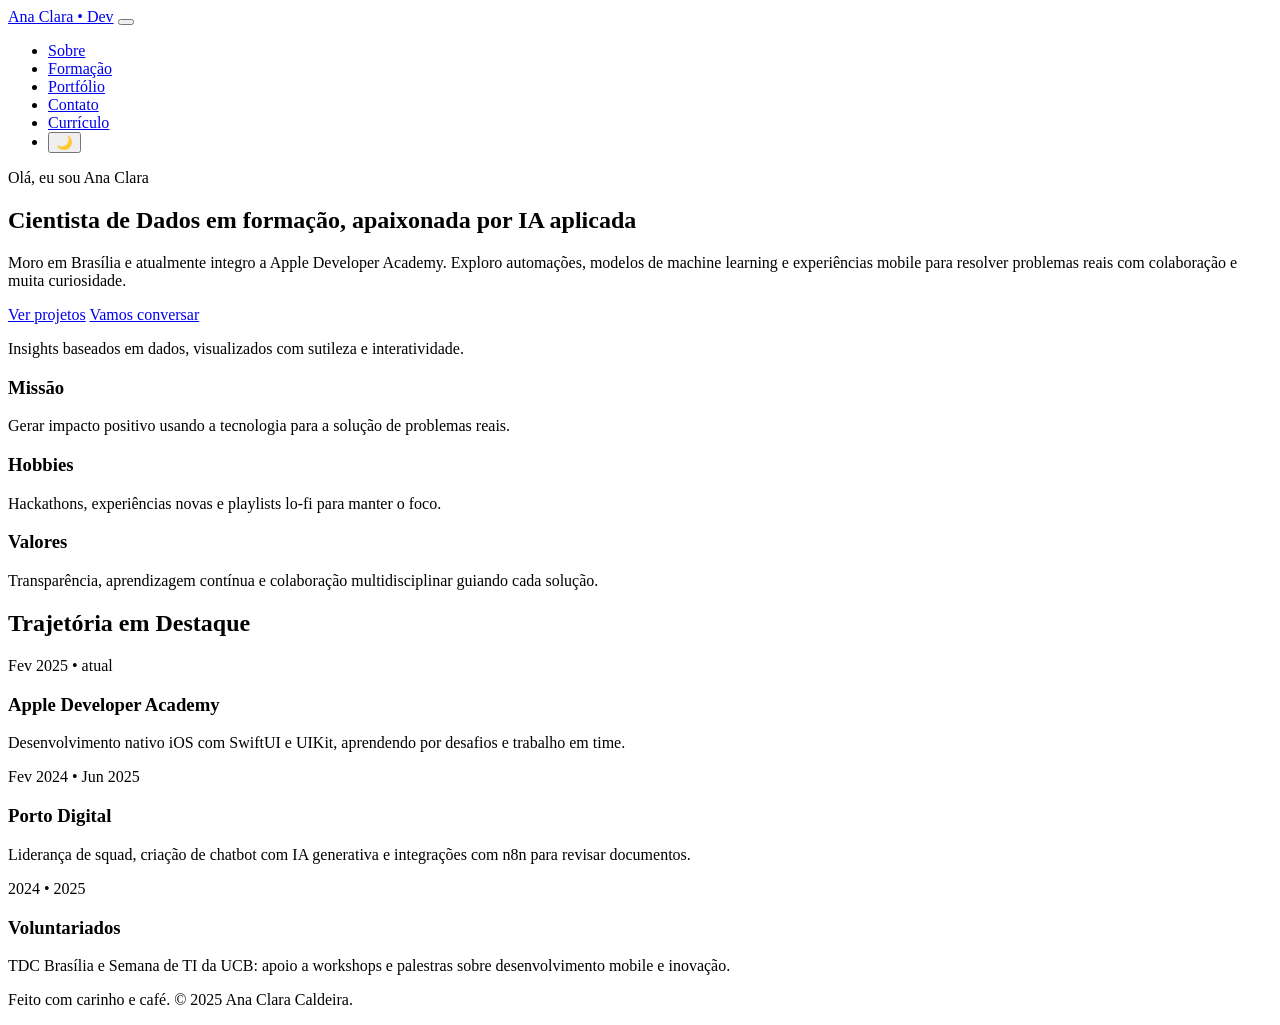
==== index.html @ 8e770e19 "Add files via upload" ====
<!DOCTYPE html>
<html lang="pt-BR">
<head>
    <meta charset="UTF-8">
    <meta name="viewport" content="width=device-width, initial-scale=1.0">
    <title>Sobre mim</title>
    <link rel="preconnect" href="https://fonts.googleapis.com">
    <link rel="preconnect" href="https://fonts.gstatic.com" crossorigin>
    <link href="https://fonts.googleapis.com/css2?family=Space+Grotesk:wght@400;500;600&display=swap" rel="stylesheet">
    <link rel="stylesheet" href="styles/base.css">
    <link rel="stylesheet" href="styles/sobre.css">
</head>
<body class="theme-light">
    <header class="navbar-wrapper">
        <nav class="navbar">
            <a class="brand" href="index.html">Ana Clara • Dev</a>
            <button id="menu-toggle" class="menu-toggle" aria-label="Abrir menu">
                <span></span><span></span><span></span>
            </button>
            <ul id="menu" class="nav-links">
                <li><a class="active" href="index.html">Sobre</a></li>
                <li><a href="Formacao.html">Formação</a></li>
                <li><a href="Portifolio.html">Portfólio</a></li>
                <li><a href="Contato.html">Contato</a></li>
                <li><a href="assets/ResumeAnaClaraCaldeira.pdf" download>Currículo</a></li>
                <li>
                    <button id="theme-toggle" class="theme-toggle" type="button">
                        🌙
                    </button>
                </li>
            </ul>
        </nav>
    </header>

    <main class="page">
        <section class="hero">
            <div class="hero-content">
                <p class="eyebrow animate-pop">Olá, eu sou Ana Clara</p>
                <h1 class="headline animate-pop-delay">Cientista de Dados em formação, apaixonada por IA aplicada</h1>
                <p class="description animate-pop-delay">
                    Moro em Brasília e atualmente integro a Apple Developer Academy. Exploro automações,
                    modelos de machine learning e experiências mobile para resolver problemas reais com 
                    colaboração e muita curiosidade.
                </p>
                <div class="hero-actions animate-pop-delay">
                    <a class="btn primary" href="Portifolio.html">Ver projetos</a>
                    <a class="btn ghost" href="Contato.html">Vamos conversar</a>
                </div>
            </div>
            <div class="hero-visual">
                <div class="orbit">
                    <div class="planet"></div>
                    <div class="satellite"></div>
                </div>
                <p class="caption">Insights baseados em dados, visualizados com sutileza e interatividade.</p>
            </div>
        </section>

        <section class="cards-grid">
            <article class="card shimmer">
                <h3>Missão</h3>
                <p>Gerar impacto positivo usando a tecnologia para a solução de problemas reais.</p>
            </article>
            <article class="card shimmer">
                <h3>Hobbies</h3>
                <p>Hackathons, experiências novas e playlists lo-fi para manter o foco.</p>
            </article>
            <article class="card shimmer">
                <h3>Valores</h3>
                <p>Transparência, aprendizagem contínua e colaboração multidisciplinar guiando cada solução.</p>
            </article>
        </section>

        <section class="timeline">
            <h2>Trajetória em Destaque</h2>
            <div class="timeline-track">
                <div class="timeline-card">
                    <p class="tag">Fev 2025 • atual</p>
                    <h3>Apple Developer Academy</h3>
                    <p>Desenvolvimento nativo iOS com SwiftUI e UIKit, aprendendo por desafios e trabalho em time.</p>
                </div>
                <div class="timeline-card">
                    <p class="tag">Fev 2024 • Jun 2025</p>
                    <h3>Porto Digital</h3>
                    <p>Liderança de squad, criação de chatbot com IA generativa e integrações com n8n para revisar documentos.</p>
                </div>
                <div class="timeline-card">
                    <p class="tag">2024 • 2025</p>
                    <h3>Voluntariados</h3>
                    <p>TDC Brasília e Semana de TI da UCB: apoio a workshops e palestras sobre desenvolvimento mobile e inovação.</p>
                </div>
            </div>
        </section>
    </main>

    <footer class="site-footer">
        <p>Feito com carinho e café. © 2025 Ana Clara Caldeira.</p>
    </footer>

    <script src="js/main.js"></script>
</body>
</html>
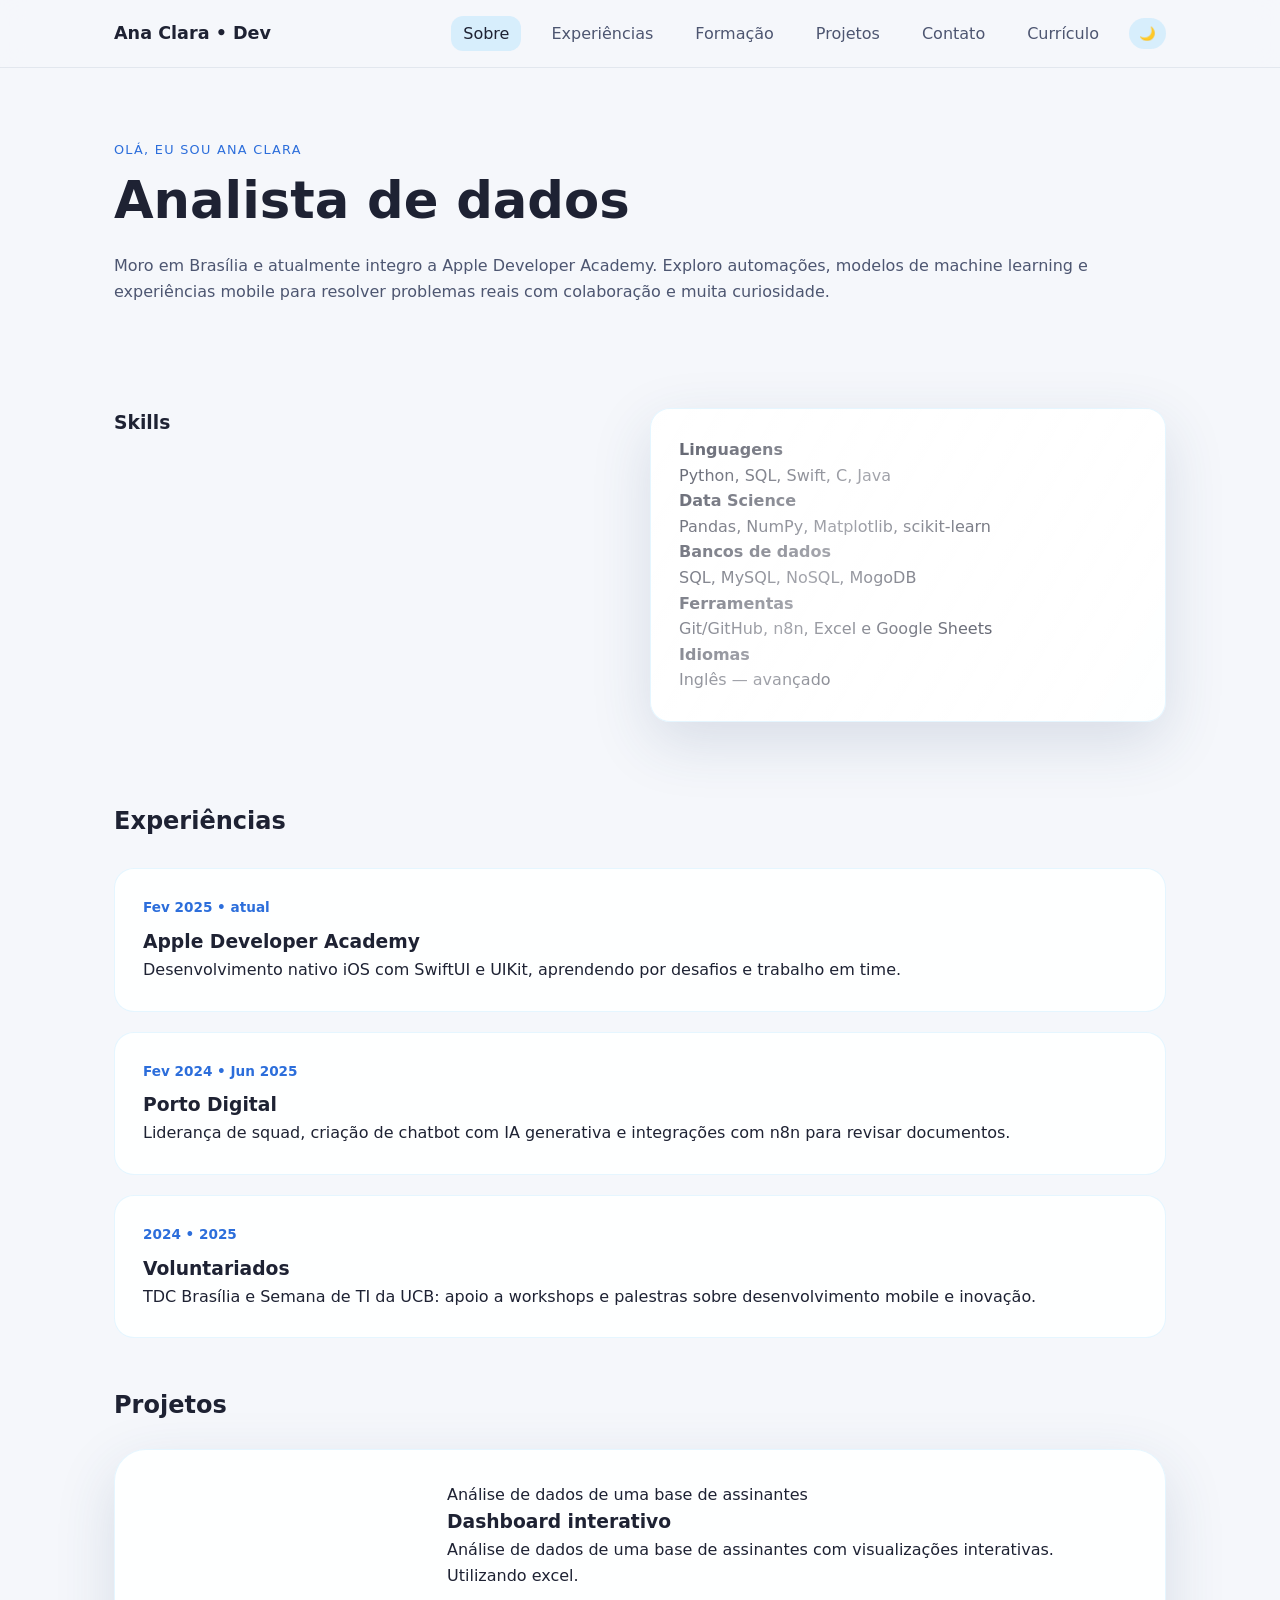
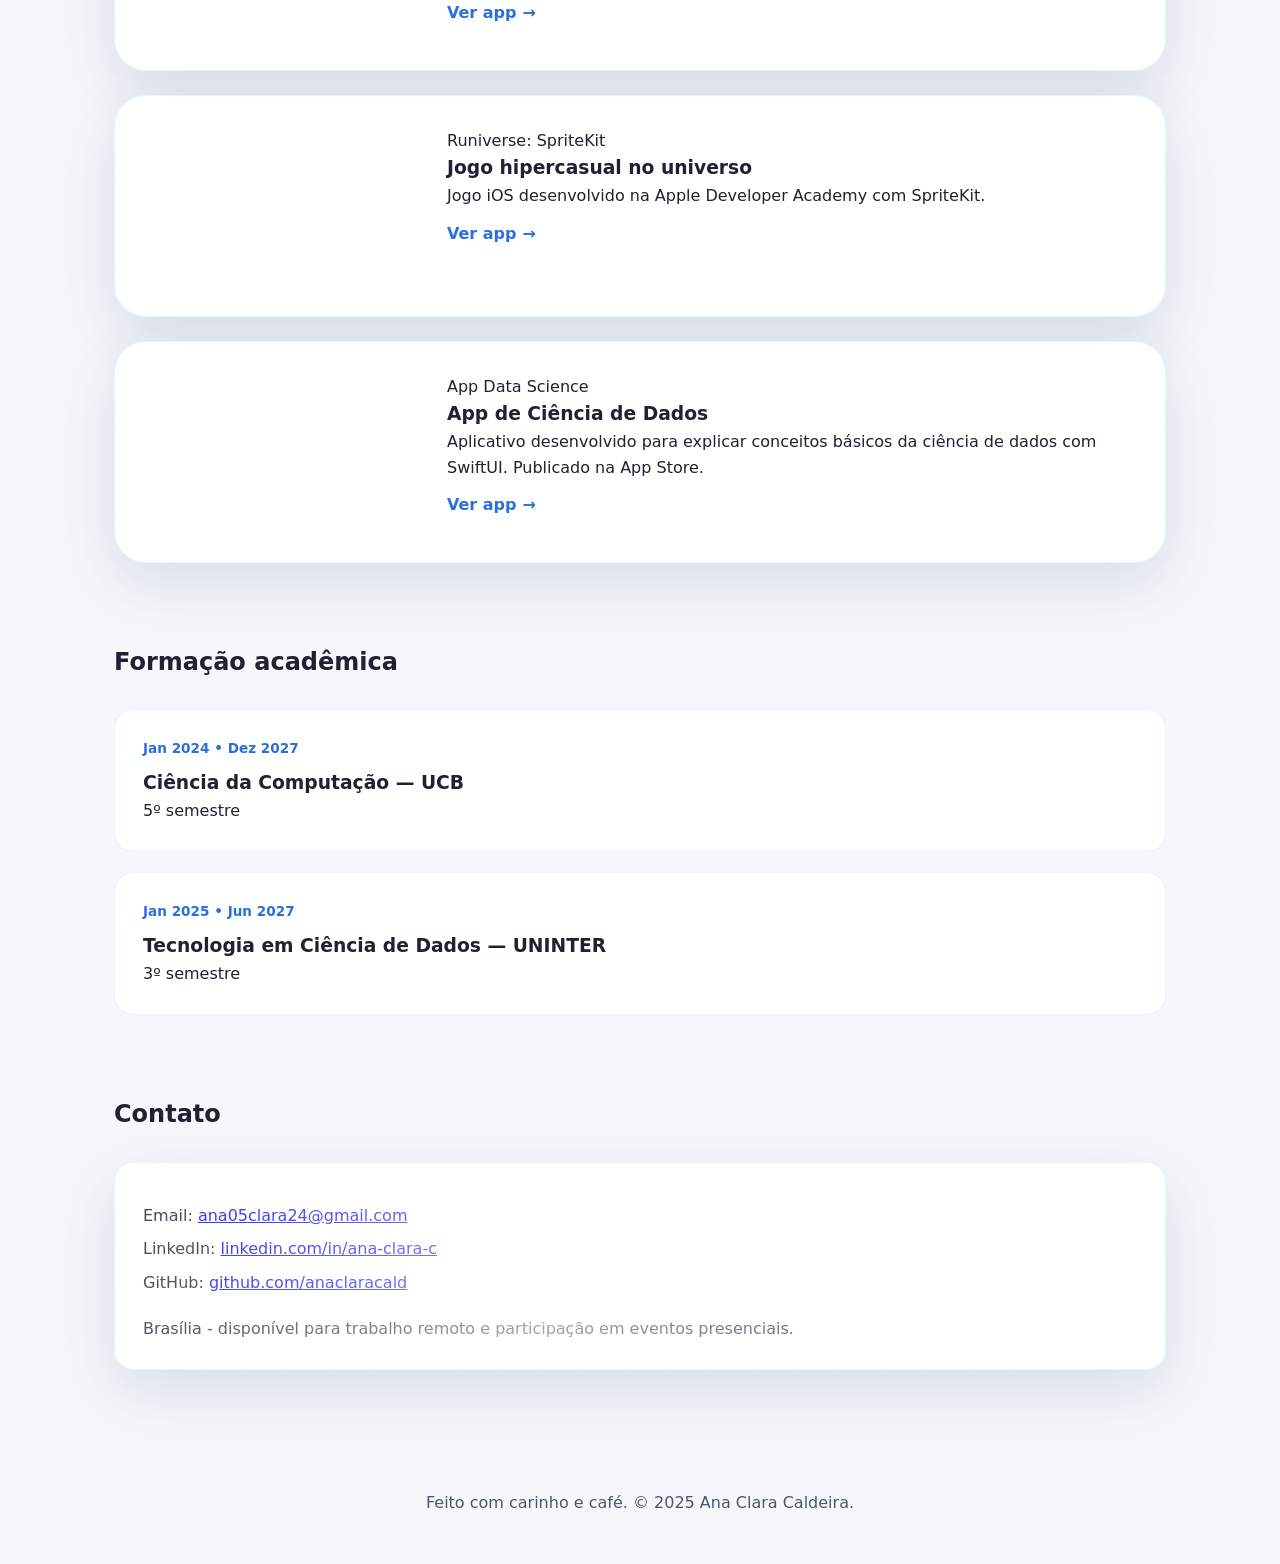
==== commit 3c5bf00e: "Refactor: melhorando organização e atualizando informações" ====
--- a/index.html
+++ b/index.html
@@ -3,7 +3,7 @@
 <head>
     <meta charset="UTF-8">
     <meta name="viewport" content="width=device-width, initial-scale=1.0">
-    <title>Sobre mim</title>
+    <title>Sobre</title>
     <link rel="preconnect" href="https://fonts.googleapis.com">
     <link rel="preconnect" href="https://fonts.gstatic.com" crossorigin>
     <link href="https://fonts.googleapis.com/css2?family=Space+Grotesk:wght@400;500;600&display=swap" rel="stylesheet">
@@ -19,9 +19,10 @@
             </button>
             <ul id="menu" class="nav-links">
                 <li><a class="active" href="index.html">Sobre</a></li>
-                <li><a href="Formacao.html">Formação</a></li>
-                <li><a href="Portifolio.html">Portfólio</a></li>
-                <li><a href="Contato.html">Contato</a></li>
+                <li><a href="#timelineExperiences">Experiências</a></li>
+                <li><a href="#timelineFormation">Formação</a></li>
+                <li><a href="#projects-grid">Projetos</a></li>
+                <li><a href="#contact-info">Contato</a></li>
                 <li><a href="assets/ResumeAnaClaraCaldeira.pdf" download>Currículo</a></li>
                 <li>
                     <button id="theme-toggle" class="theme-toggle" type="button">
@@ -31,48 +32,56 @@
             </ul>
         </nav>
     </header>
-
+    
     <main class="page">
+        
         <section class="hero">
             <div class="hero-content">
                 <p class="eyebrow animate-pop">Olá, eu sou Ana Clara</p>
-                <h1 class="headline animate-pop-delay">Cientista de Dados em formação, apaixonada por IA aplicada</h1>
+                <h1 class="headline animate-pop-delay">Analista de dados</h1>
                 <p class="description animate-pop-delay">
                     Moro em Brasília e atualmente integro a Apple Developer Academy. Exploro automações,
                     modelos de machine learning e experiências mobile para resolver problemas reais com 
                     colaboração e muita curiosidade.
                 </p>
-                <div class="hero-actions animate-pop-delay">
-                    <a class="btn primary" href="Portifolio.html">Ver projetos</a>
-                    <a class="btn ghost" href="Contato.html">Vamos conversar</a>
-                </div>
-            </div>
-            <div class="hero-visual">
-                <div class="orbit">
-                    <div class="planet"></div>
-                    <div class="satellite"></div>
-                </div>
-                <p class="caption">Insights baseados em dados, visualizados com sutileza e interatividade.</p>
             </div>
         </section>
 
         <section class="cards-grid">
+            <h3>Skills</h3>
             <article class="card shimmer">
-                <h3>Missão</h3>
-                <p>Gerar impacto positivo usando a tecnologia para a solução de problemas reais.</p>
+                
+                
+                <div class="skills-group">
+                    <h4>Linguagens</h4>
+                    <p>Python, SQL, Swift, C, Java</p>
+                </div>
+                
+                <div class="skills-group">
+                    <h4>Data Science</h4>
+                    <p>Pandas, NumPy, Matplotlib, scikit-learn</p>
+                </div>
+                
+                <div class="skills-group">
+                    <h4>Bancos de dados</h4>
+                    <p>SQL, MySQL, NoSQL, MogoDB</p>
+                </div>
+                
+                <div class="skills-group">
+                    <h4>Ferramentas</h4>
+                    <p>Git/GitHub, n8n, Excel e Google Sheets</p>
+                </div>
+                
+                <div>
+                    <h4>Idiomas</h4>
+                    <p>Inglês — avançado</p>
+                </div>
             </article>
-            <article class="card shimmer">
-                <h3>Hobbies</h3>
-                <p>Hackathons, experiências novas e playlists lo-fi para manter o foco.</p>
-            </article>
-            <article class="card shimmer">
-                <h3>Valores</h3>
-                <p>Transparência, aprendizagem contínua e colaboração multidisciplinar guiando cada solução.</p>
-            </article>
+            
         </section>
-
-        <section class="timeline">
-            <h2>Trajetória em Destaque</h2>
+        
+        <section class="timeline" id="timelineExperiences">
+            <h2>Experiências</h2>
             <div class="timeline-track">
                 <div class="timeline-card">
                     <p class="tag">Fev 2025 • atual</p>
@@ -91,12 +100,72 @@
                 </div>
             </div>
         </section>
+        <section class="projects-grid" id="projects-grid">
+            <h2>Projetos </h2>
+            <article class="project-card">
+                <div class="project-thumb project-mobile"></div>
+                <div class="project-body">
+                    <p class="tag">Análise de dados de uma base de assinantes</p>
+                    <h3>Dashboard interativo</h3>
+                    <p>Análise de dados de uma base de assinantes com visualizações interativas. Utilizando excel.</p>
+                    <a class="link-arrow" href="https://github.com/anaclaracald/AnaliseBaseAssinaturas" target="_blank" rel="noreferrer" aria-label="Abrir jogo Runiverse">Ver app</a>
+                </div>
+            </article>
+            <article class="project-card">
+                <div class="project-thumb project-mobile"></div>
+                <div class="project-body">
+                    <p class="tag">Runiverse: SpriteKit</p>
+                    <h3>Jogo hipercasual no universo</h3>
+                    <p>Jogo iOS desenvolvido na Apple Developer Academy com SpriteKit.</p>
+                    <a class="link-arrow" href="https://apps.apple.com/br/app/runiverse-save-the-universe/id6752032792" target="_blank" rel="noreferrer" aria-label="Abrir jogo Runiverse">Ver app</a>
+                </div>
+            </article>
+            <article class="project-card">
+                <div class="project-thumb project-mobile"></div>
+                <div class="project-body">
+                    <p class="tag">App Data Science</p>
+                    <h3>App de Ciência de Dados</h3>
+                    <p>Aplicativo desenvolvido para explicar conceitos básicos da ciência de dados com SwiftUI. Publicado na App Store.</p>
+                    <a class="link-arrow" href="https://apps.apple.com/br/app/data-science/id6757720915
+                    Data Science" target="_blank" rel="noreferrer" aria-label="Abrir jogo Runiverse">Ver app</a>
+                </div>
+            </article>
+        </section>
+        <section class="timeline" id="timelineFormation">
+            <h2>Formação acadêmica</h2>
+            <div class="timeline-track">
+                <div class="timeline-card">
+                    <p class="tag">Jan 2024 • Dez 2027</p>
+                    <h3>Ciência da Computação — UCB</h3>
+                    <p>5º semestre </p>
+                </div>
+                <div class="timeline-card">
+                    <p class="tag">Jan 2025 • Jun 2027</p>
+                    <h3>Tecnologia em Ciência de Dados — UNINTER</h3>
+                    <p>3º semestre </p>
+                </div>
+            </div>
+            
+        </section>
+        
+        <section class="timeline">
+            <h2>Contato</h2>
+            <div class="contact-info card shimmer timeline-track" id="contact-info">
+                <ul class="list">
+                    <li>Email: <a href="mailto:ana05clara24@gmail.com">ana05clara24@gmail.com</a></li>
+                    <li>LinkedIn: <a href="https://www.linkedin.com/in/ana-clara-c-862114249/" target="_blank" rel="noreferrer">linkedin.com/in/ana-clara-c</a></li>
+                    <li>GitHub: <a href="https://github.com/anaclaracald" target="_blank" rel="noreferrer">github.com/anaclaracald</a></li>
+                </ul>
+                <p>Brasília - disponível para trabalho remoto e participação em eventos presenciais.</p>
+            </div>
+        </section>
+        
     </main>
-
+    
     <footer class="site-footer">
         <p>Feito com carinho e café. © 2025 Ana Clara Caldeira.</p>
     </footer>
-
+    
     <script src="js/main.js"></script>
 </body>
 </html>
--- a/styles/base.css
+++ b/styles/base.css
@@ -0,0 +1,480 @@
+* {
+    box-sizing: border-box;
+    margin: 0;
+    padding: 0;
+}
+
+:root {
+    --blue-light: #7dd1ff;
+    --blue-dark: #2c6edb;
+    --gray-100: #f5f7fb;
+    --gray-200: #e0e6f1;
+    --text: #1e2233;
+    --muted: #4d5671;
+    --surface: rgba(255, 255, 255, 0.9);
+    --surface-strong: #ffffff;
+    --border: rgba(125, 209, 255, 0.2);
+    --shadow-soft: 0 20px 60px rgba(45, 72, 111, 0.15);
+    --radius-lg: 32px;
+    --radius-md: 20px;
+    --radius-sm: 12px;
+    --transition: 0.3s ease;
+}
+
+body.theme-dark {
+    --text: #ebf0ff;
+    --muted: #c5cee9;
+    --surface: rgba(21, 26, 41, 0.9);
+    --surface-strong: #121627;
+    --border: rgba(255, 255, 255, 0.08);
+    --shadow-soft: 0 20px 60px rgba(0, 0, 0, 0.35);
+    --gray-100: #0e111b;
+}
+
+body {
+    font-family: 'Space Grotesk', system-ui, -apple-system, BlinkMacSystemFont, sans-serif;
+    background: var(--gray-100);
+    color: var(--text);
+    line-height: 1.6;
+    min-height: 100vh;
+}
+
+.navbar-wrapper {
+    position: sticky;
+    top: 0;
+    z-index: 10;
+    background: rgba(245, 247, 251, 0.9);
+    backdrop-filter: blur(12px);
+    border-bottom: 1px solid rgba(124, 139, 170, 0.15);
+}
+
+body.theme-dark .navbar-wrapper {
+    background: rgba(14, 17, 27, 0.9);
+    border-color: var(--border);
+}
+
+.navbar {
+    max-width: 1100px;
+    margin: 0 auto;
+    padding: 18px 24px;
+    display: flex;
+    align-items: center;
+    justify-content: space-between;
+}
+
+.brand {
+    text-decoration: none;
+    font-weight: 600;
+    font-size: 1.1rem;
+    color: var(--text);
+}
+
+.nav-links {
+    list-style: none;
+    display: flex;
+    align-items: center;
+    gap: 18px;
+}
+
+.nav-links a {
+    text-decoration: none;
+    color: var(--muted);
+    font-weight: 500;
+    padding: 8px 12px;
+    border-radius: var(--radius-sm);
+    transition: var(--transition);
+}
+
+.nav-links a:hover,
+.nav-links a.active {
+    color: var(--text);
+    background: rgba(125, 209, 255, 0.25);
+}
+
+body.theme-dark .nav-links a:hover,
+body.theme-dark .nav-links a.active {
+    background: rgba(125, 209, 255, 0.18);
+}
+
+.theme-toggle,
+.menu-toggle {
+    border: none;
+    background: rgba(125, 209, 255, 0.25);
+    padding: 8px 10px;
+    border-radius: 999px;
+    cursor: pointer;
+    transition: var(--transition);
+}
+
+.theme-toggle:hover,
+.menu-toggle:hover {
+    background: rgba(44, 110, 219, 0.2);
+}
+
+.menu-toggle {
+    display: none;
+    flex-direction: column;
+    gap: 4px;
+}
+
+.menu-toggle span {
+    width: 22px;
+    height: 2px;
+    display: block;
+    background: var(--text);
+}
+
+.page {
+    max-width: 1100px;
+    margin: 0 auto;
+    padding: 72px 24px;
+}
+
+.hero {
+    display: grid;
+    grid-template-columns: repeat(auto-fit, minmax(280px, 1fr));
+    gap: 40px;
+    align-items: center;
+}
+
+.eyebrow {
+    text-transform: uppercase;
+    letter-spacing: 0.1em;
+    font-size: 0.8rem;
+    color: var(--blue-dark);
+    margin-bottom: 12px;
+}
+
+.headline {
+    font-size: clamp(2rem, 4vw, 3.5rem);
+    line-height: 1.1;
+    margin-bottom: 24px;
+}
+
+.description {
+    color: var(--muted);
+    margin-bottom: 32px;
+}
+
+.hero-actions {
+    display: flex;
+    gap: 16px;
+    flex-wrap: wrap;
+}
+
+.section-intro {
+    display: grid;
+    gap: 10px;
+    max-width: 780px;
+}
+
+.section-intro h1 {
+    font-size: clamp(1.8rem, 3vw, 2.6rem);
+}
+
+.section-intro p {
+    color: var(--muted);
+}
+
+.btn {
+    border: none;
+    padding: 14px 28px;
+    border-radius: 999px;
+    font-weight: 600;
+    cursor: pointer;
+    text-decoration: none;
+    display: inline-flex;
+    align-items: center;
+    justify-content: center;
+    transition: var(--transition);
+}
+
+.btn.primary {
+    background: linear-gradient(120deg, var(--blue-light), var(--blue-dark));
+    color: #0a0d18;
+    box-shadow: var(--shadow-soft);
+}
+
+.btn.primary:hover {
+    transform: translateY(-3px);
+    box-shadow: 0 25px 60px rgba(44, 110, 219, 0.35);
+}
+
+.btn.ghost {
+    background: transparent;
+    border: 1px solid rgba(44, 110, 219, 0.3);
+    color: var(--text);
+}
+
+.btn.ghost:hover {
+    border-color: var(--blue-dark);
+    color: var(--blue-dark);
+}
+
+.cards-grid {
+    margin-top: 72px;
+    display: grid;
+    grid-template-columns: repeat(auto-fit, minmax(220px, 1fr));
+    gap: 20px;
+}
+
+.cards-grid.three-columns {
+    grid-template-columns: repeat(auto-fit, minmax(240px, 1fr));
+}
+
+.card {
+    background: var(--surface);
+    border-radius: var(--radius-md);
+    padding: 28px;
+    box-shadow: var(--shadow-soft);
+    border: 1px solid var(--border);
+}
+
+.shimmer {
+    position: relative;
+    overflow: hidden;
+}
+
+.shimmer::after {
+    content: "";
+    position: absolute;
+    inset: -100% 0 0 0;
+    background: linear-gradient(120deg, transparent, rgba(255, 255, 255, 0.6), transparent);
+    animation: shimmer 6s infinite;
+}
+
+.timeline {
+    margin-top: 80px;
+}
+
+.timeline-track {
+    display: grid;
+    gap: 20px;
+    margin-top: 28px;
+}
+
+.timeline-card {
+    padding: 28px;
+    border-radius: var(--radius-md);
+    border: 1px solid var(--border);
+    background: var(--surface);
+}
+
+.timeline-card .tag {
+    font-size: 0.85rem;
+    color: var(--blue-dark);
+    margin-bottom: 8px;
+    font-weight: 600;
+}
+
+.projects-grid {
+    display: grid;
+    gap: 24px;
+    margin-top: 48px;
+}
+
+.project-card {
+    background: var(--surface);
+    border-radius: var(--radius-lg);
+    overflow: hidden;
+    box-shadow: var(--shadow-soft);
+    display: grid;
+    grid-template-columns: minmax(240px, 300px) 1fr;
+    border: 1px solid var(--border);
+}
+
+.project-thumb {
+    min-height: 220px;
+}
+
+.project-body {
+    padding: 32px;
+}
+
+.link-arrow {
+    display: inline-flex;
+    align-items: center;
+    gap: 6px;
+    text-decoration: none;
+    color: var(--blue-dark);
+    font-weight: 600;
+    margin-top: 12px;
+}
+
+.link-arrow::after {
+    content: "→";
+    transition: var(--transition);
+}
+
+.link-arrow:hover::after {
+    transform: translateX(4px);
+}
+
+.highlight {
+    margin-top: 80px;
+    padding: 40px;
+    border-radius: var(--radius-lg);
+    background: linear-gradient(120deg, rgba(125, 209, 255, 0.3), rgba(224, 231, 241, 0.6));
+    display: flex;
+    gap: 30px;
+    align-items: center;
+    justify-content: space-between;
+    flex-wrap: wrap;
+}
+
+body.theme-dark .highlight {
+    background: linear-gradient(120deg, rgba(44, 110, 219, 0.32), rgba(14, 17, 27, 0.75));
+}
+
+.contact-wrapper {
+    margin-top: 40px;
+    display: grid;
+    grid-template-columns: repeat(auto-fit, minmax(280px, 1fr));
+    gap: 24px;
+}
+
+.contact-form {
+    background: var(--surface);
+    border-radius: var(--radius-md);
+    padding: 32px;
+    box-shadow: var(--shadow-soft);
+    display: flex;
+    flex-direction: column;
+    gap: 12px;
+    border: 1px solid var(--border);
+}
+
+.contact-form label {
+    font-weight: 600;
+    color: var(--muted);
+}
+
+.contact-form input,
+.contact-form textarea {
+    border: 1px solid var(--border);
+    border-radius: var(--radius-sm);
+    padding: 12px 16px;
+    background: var(--surface-strong);
+    font-family: inherit;
+    font-size: 1rem;
+    color: var(--text);
+}
+
+.contact-form input:focus,
+.contact-form textarea:focus {
+    outline: 2px solid rgba(44, 110, 219, 0.4);
+}
+
+.form-feedback {
+    font-weight: 500;
+    min-height: 24px;
+}
+
+.form-feedback.success {
+    color: #1f9d63;
+}
+
+.form-feedback.error {
+    color: #d64545;
+}
+
+.form-feedback.info {
+    color: var(--blue-dark);
+}
+
+.contact-form button:disabled {
+    opacity: 0.7;
+    cursor: not-allowed;
+}
+
+.site-footer {
+    padding: 48px 24px;
+    text-align: center;
+    color: var(--muted);
+}
+
+.list {
+    list-style: none;
+    margin-top: 12px;
+    display: grid;
+    gap: 8px;
+}
+
+.animate-pop {
+    animation: pop 0.6s ease forwards;
+}
+
+.animate-pop-delay {
+    opacity: 0;
+    animation: pop 0.8s ease forwards;
+    animation-delay: 0.1s;
+}
+
+@keyframes pop {
+    0% {
+        opacity: 0;
+        transform: translateY(15px) scale(0.98);
+    }
+    100% {
+        opacity: 1;
+        transform: translateY(0) scale(1);
+    }
+}
+
+@keyframes shimmer {
+    0% {
+        transform: translateX(-100%);
+    }
+    100% {
+        transform: translateX(200%);
+    }
+}
+
+@keyframes spin {
+    to {
+        transform: rotate(360deg);
+    }
+}
+
+@keyframes float {
+    0%,
+    100% {
+        transform: translateY(0);
+    }
+    50% {
+        transform: translateY(12px);
+    }
+}
+
+.menu-open #menu {
+    display: flex;
+}
+
+@media (max-width: 720px) {
+    .menu-toggle {
+        display: flex;
+    }
+
+    .nav-links {
+        position: absolute;
+        top: 72px;
+        right: 24px;
+        flex-direction: column;
+        background: var(--surface);
+        padding: 20px;
+        border-radius: var(--radius-md);
+        box-shadow: var(--shadow-soft);
+        display: none;
+        border: 1px solid var(--border);
+    }
+
+    .project-card {
+        grid-template-columns: 1fr;
+    }
+
+    .highlight {
+        flex-direction: column;
+        text-align: center;
+    }
+}
+
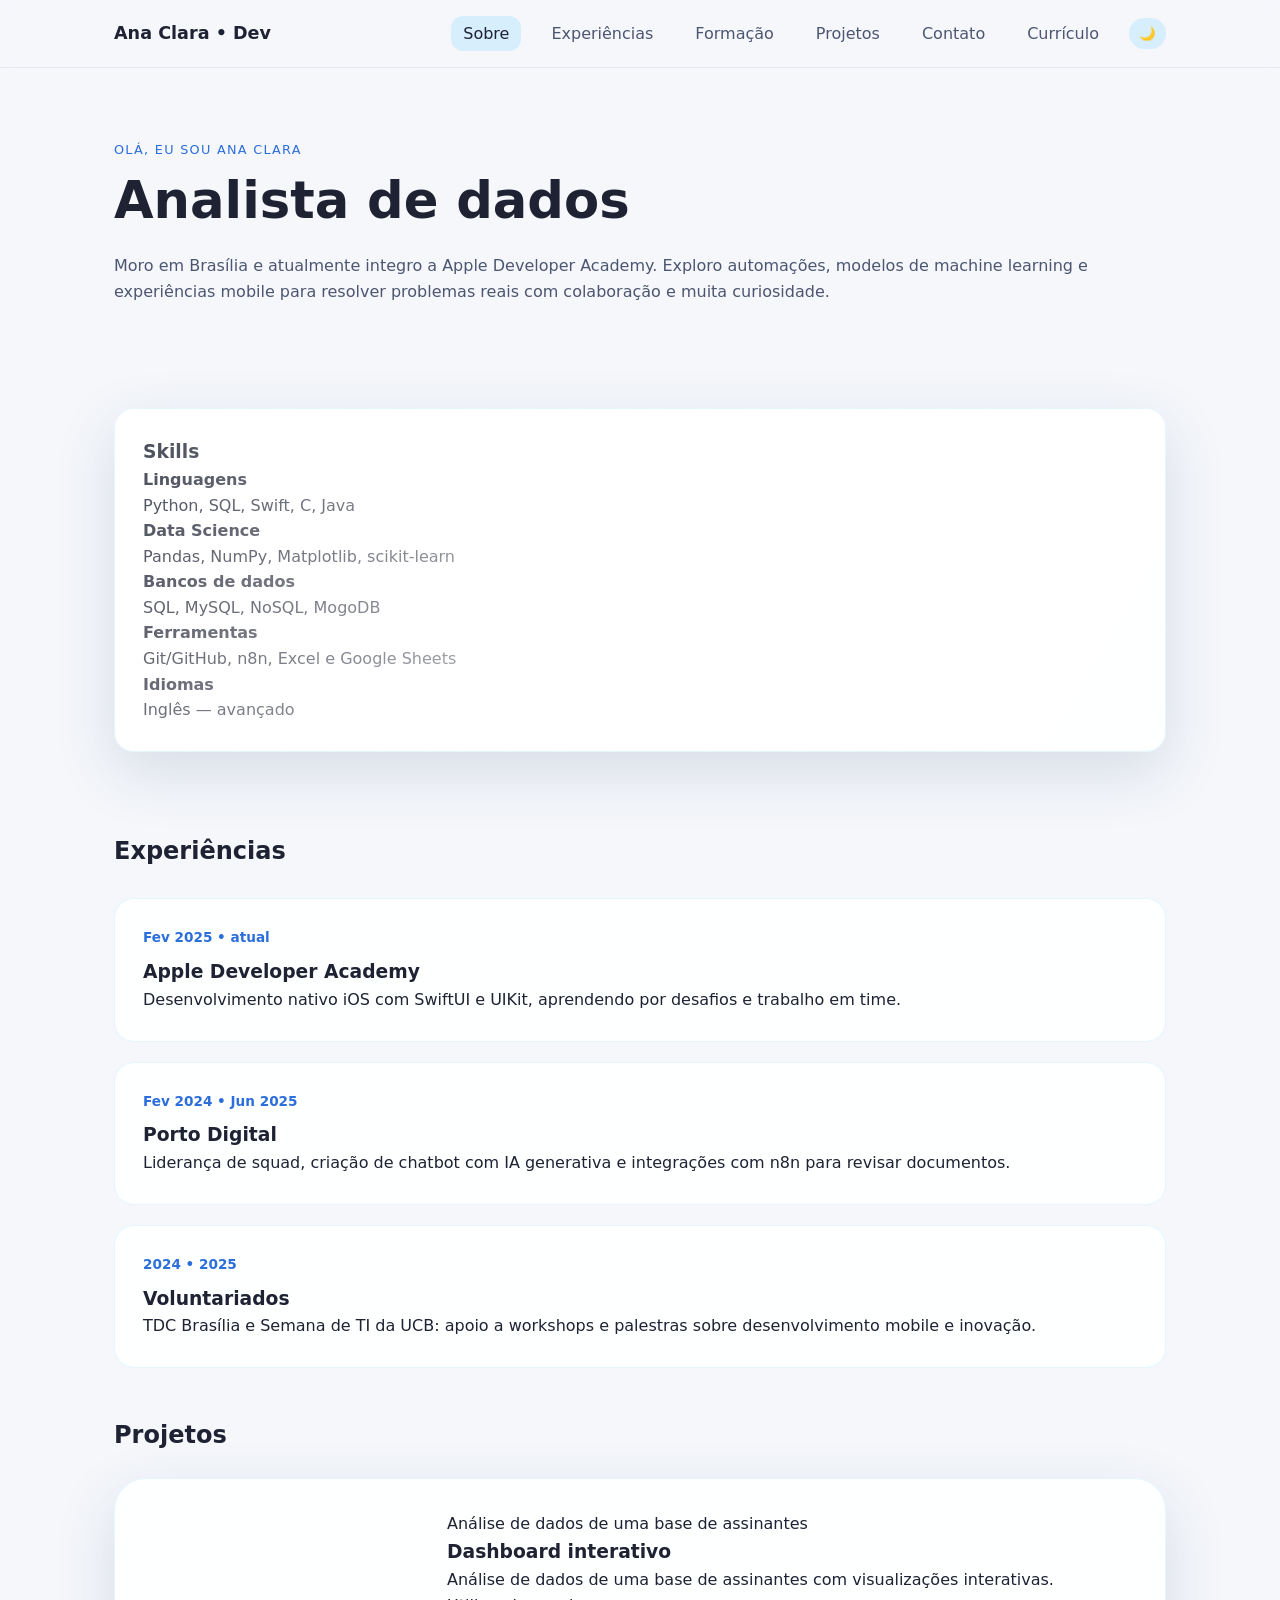
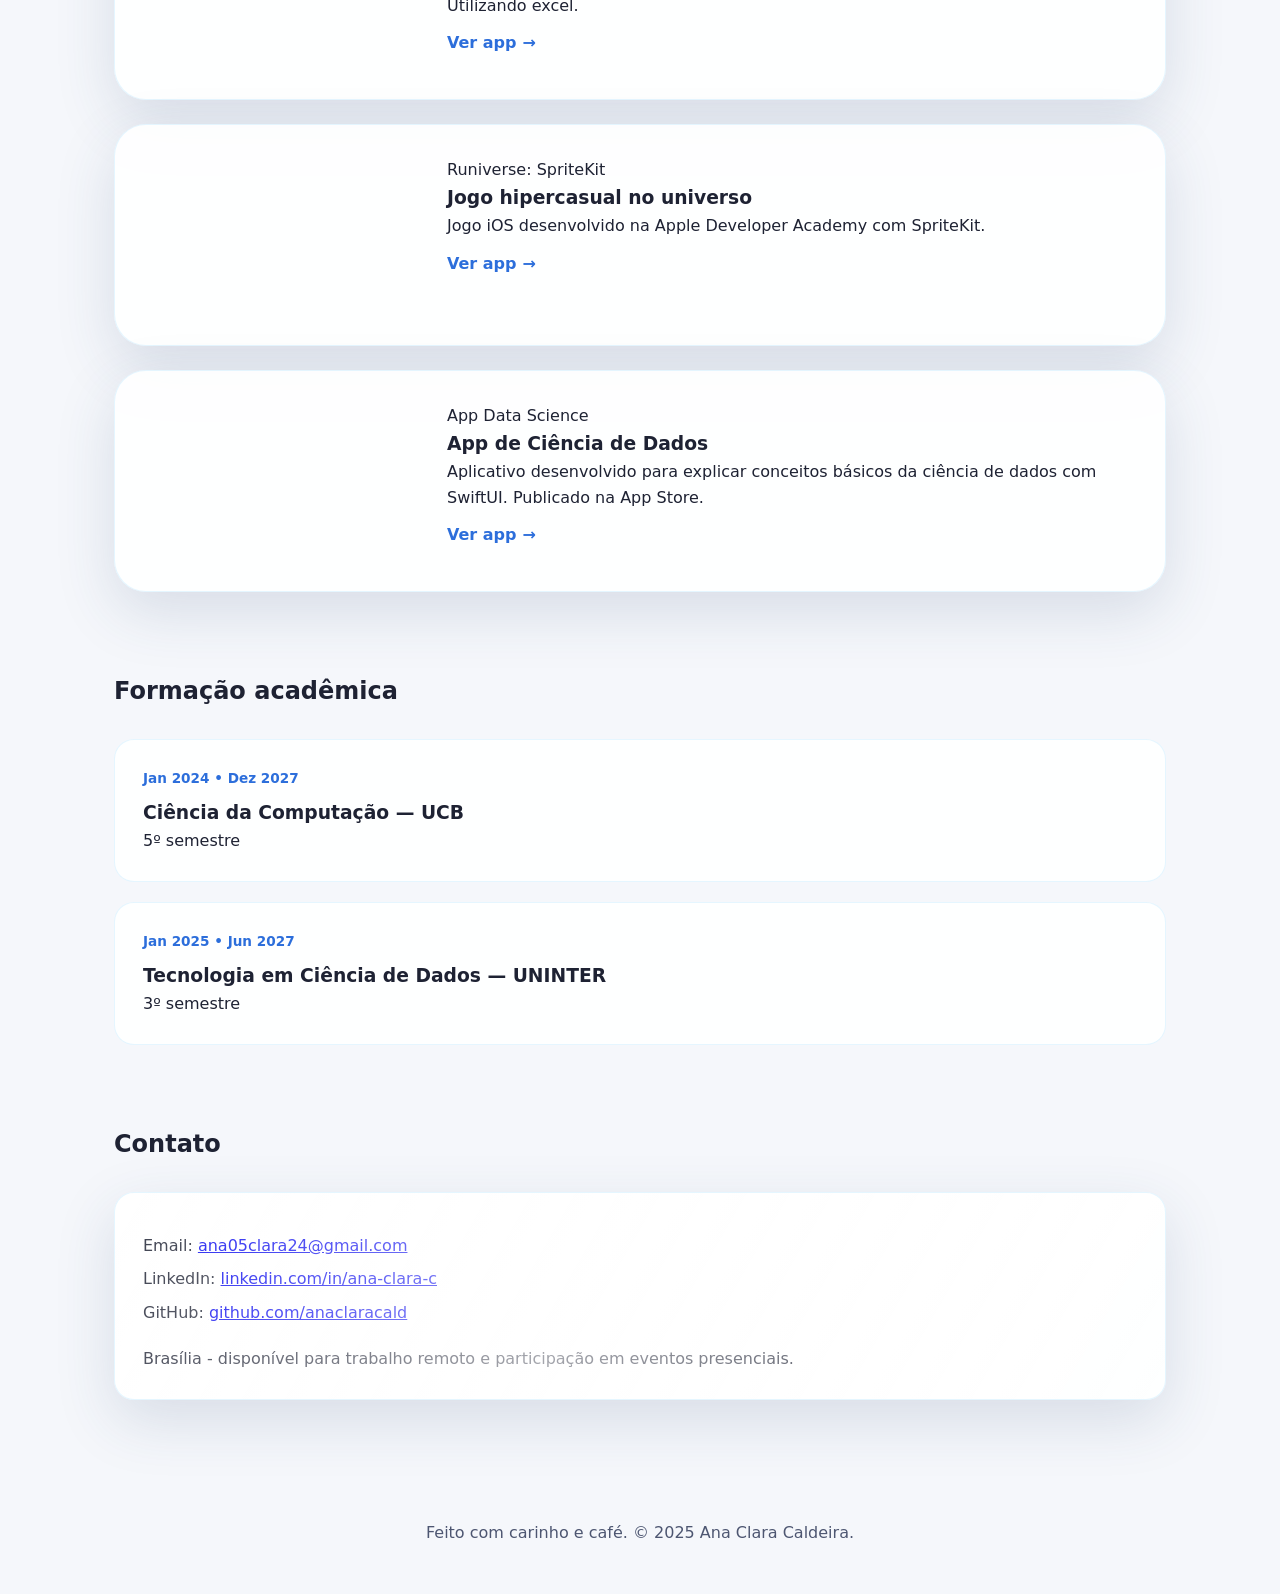
==== commit 57f09825: "refactor: skills" ====
--- a/index.html
+++ b/index.html
@@ -46,38 +46,40 @@
                 </p>
             </div>
         </section>
-
+        
         <section class="cards-grid">
-            <h3>Skills</h3>
-            <article class="card shimmer">
+            <article class="card shimmer skills-card">
+                <h3 class="skills-title">Skills</h3>
                 
-                
-                <div class="skills-group">
-                    <h4>Linguagens</h4>
-                    <p>Python, SQL, Swift, C, Java</p>
-                </div>
-                
-                <div class="skills-group">
-                    <h4>Data Science</h4>
-                    <p>Pandas, NumPy, Matplotlib, scikit-learn</p>
-                </div>
-                
-                <div class="skills-group">
-                    <h4>Bancos de dados</h4>
-                    <p>SQL, MySQL, NoSQL, MogoDB</p>
-                </div>
-                
-                <div class="skills-group">
-                    <h4>Ferramentas</h4>
-                    <p>Git/GitHub, n8n, Excel e Google Sheets</p>
-                </div>
-                
-                <div>
-                    <h4>Idiomas</h4>
-                    <p>Inglês — avançado</p>
+                <div class="skills-container">
+                    
+                    <div class="skills-group">
+                        <h4>Linguagens</h4>
+                        <p>Python, SQL, Swift, C, Java</p>
+                    </div>
+                    
+                    <div class="skills-group">
+                        <h4>Data Science</h4>
+                        <p>Pandas, NumPy, Matplotlib, scikit-learn</p>
+                    </div>
+                    
+                    <div class="skills-group">
+                        <h4>Bancos de dados</h4>
+                        <p>SQL, MySQL, NoSQL, MogoDB</p>
+                    </div>
+                    
+                    <div class="skills-group">
+                        <h4>Ferramentas</h4>
+                        <p>Git/GitHub, n8n, Excel e Google Sheets</p>
+                    </div>
+                    
+                    <div class="skills-group">
+                        <h4>Idiomas</h4>
+                        <p>Inglês — avançado</p>
+                    </div>
+                    
                 </div>
             </article>
-            
         </section>
         
         <section class="timeline" id="timelineExperiences">
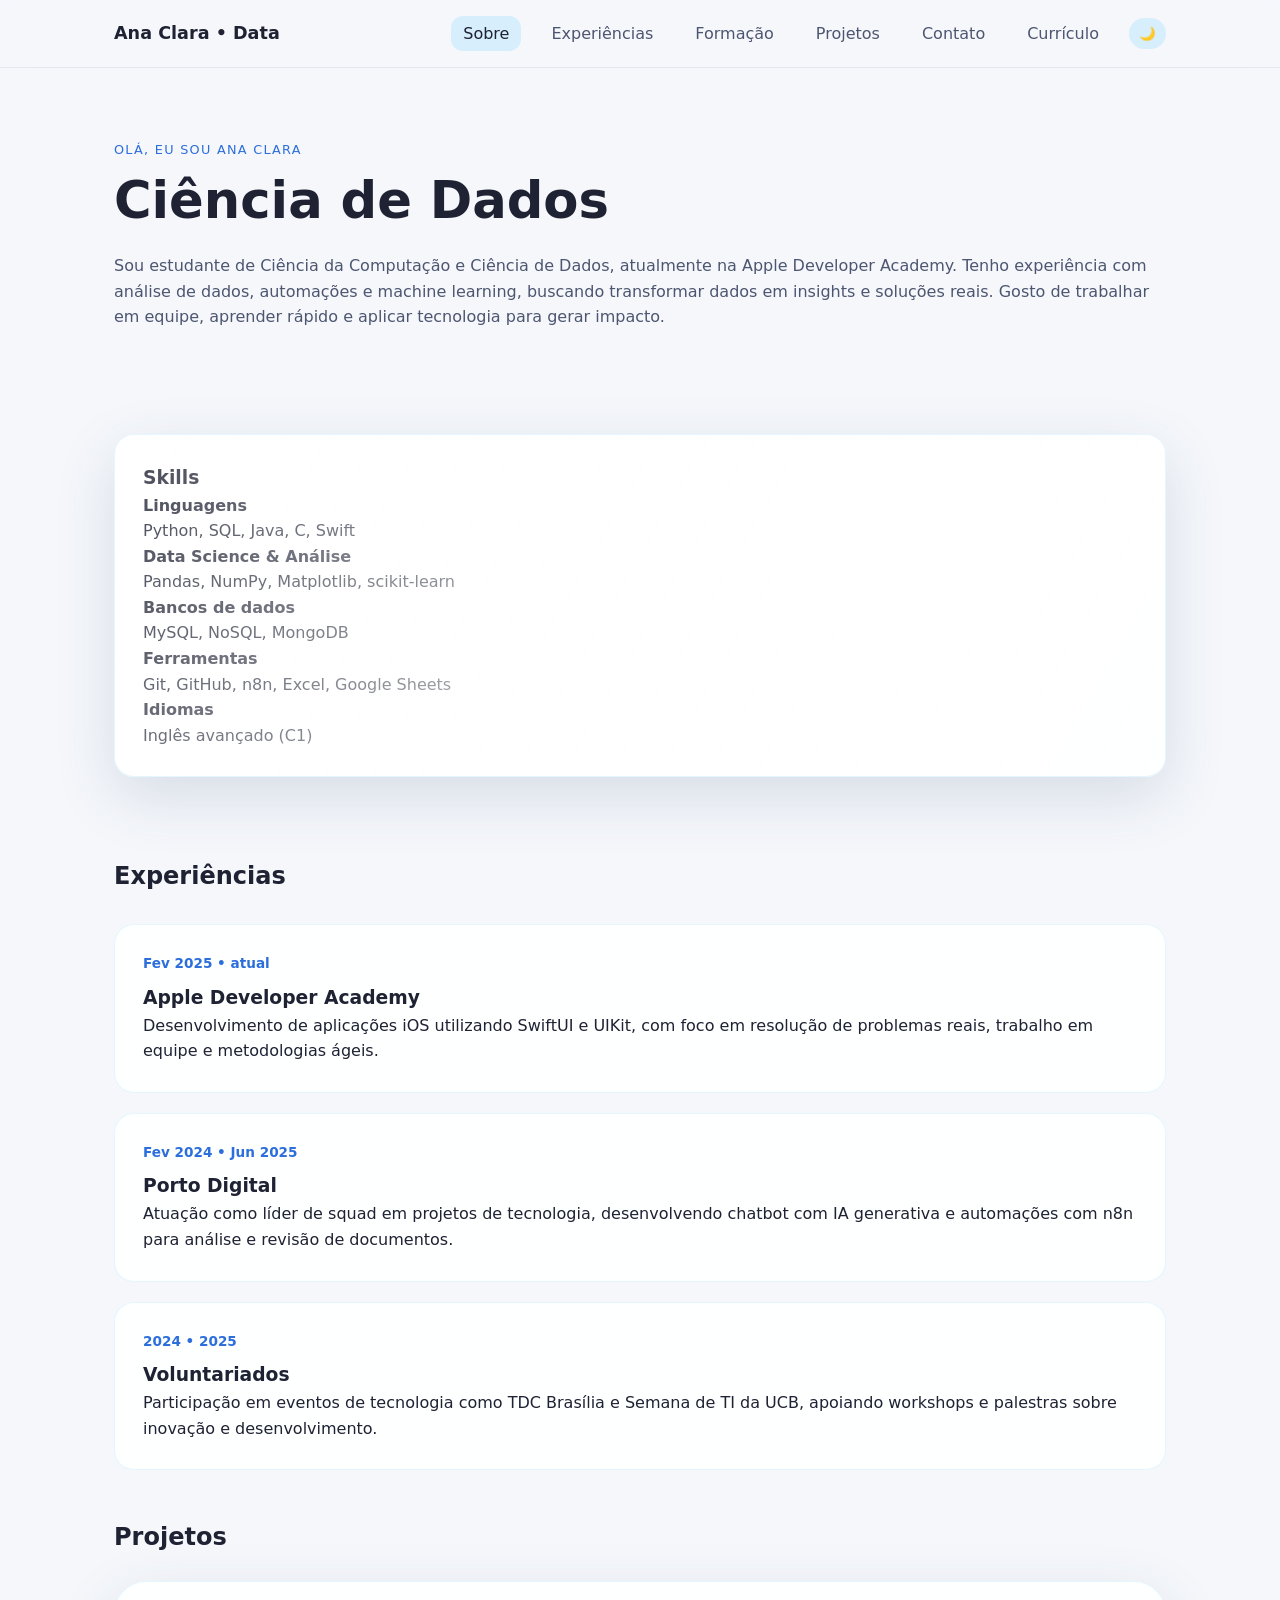
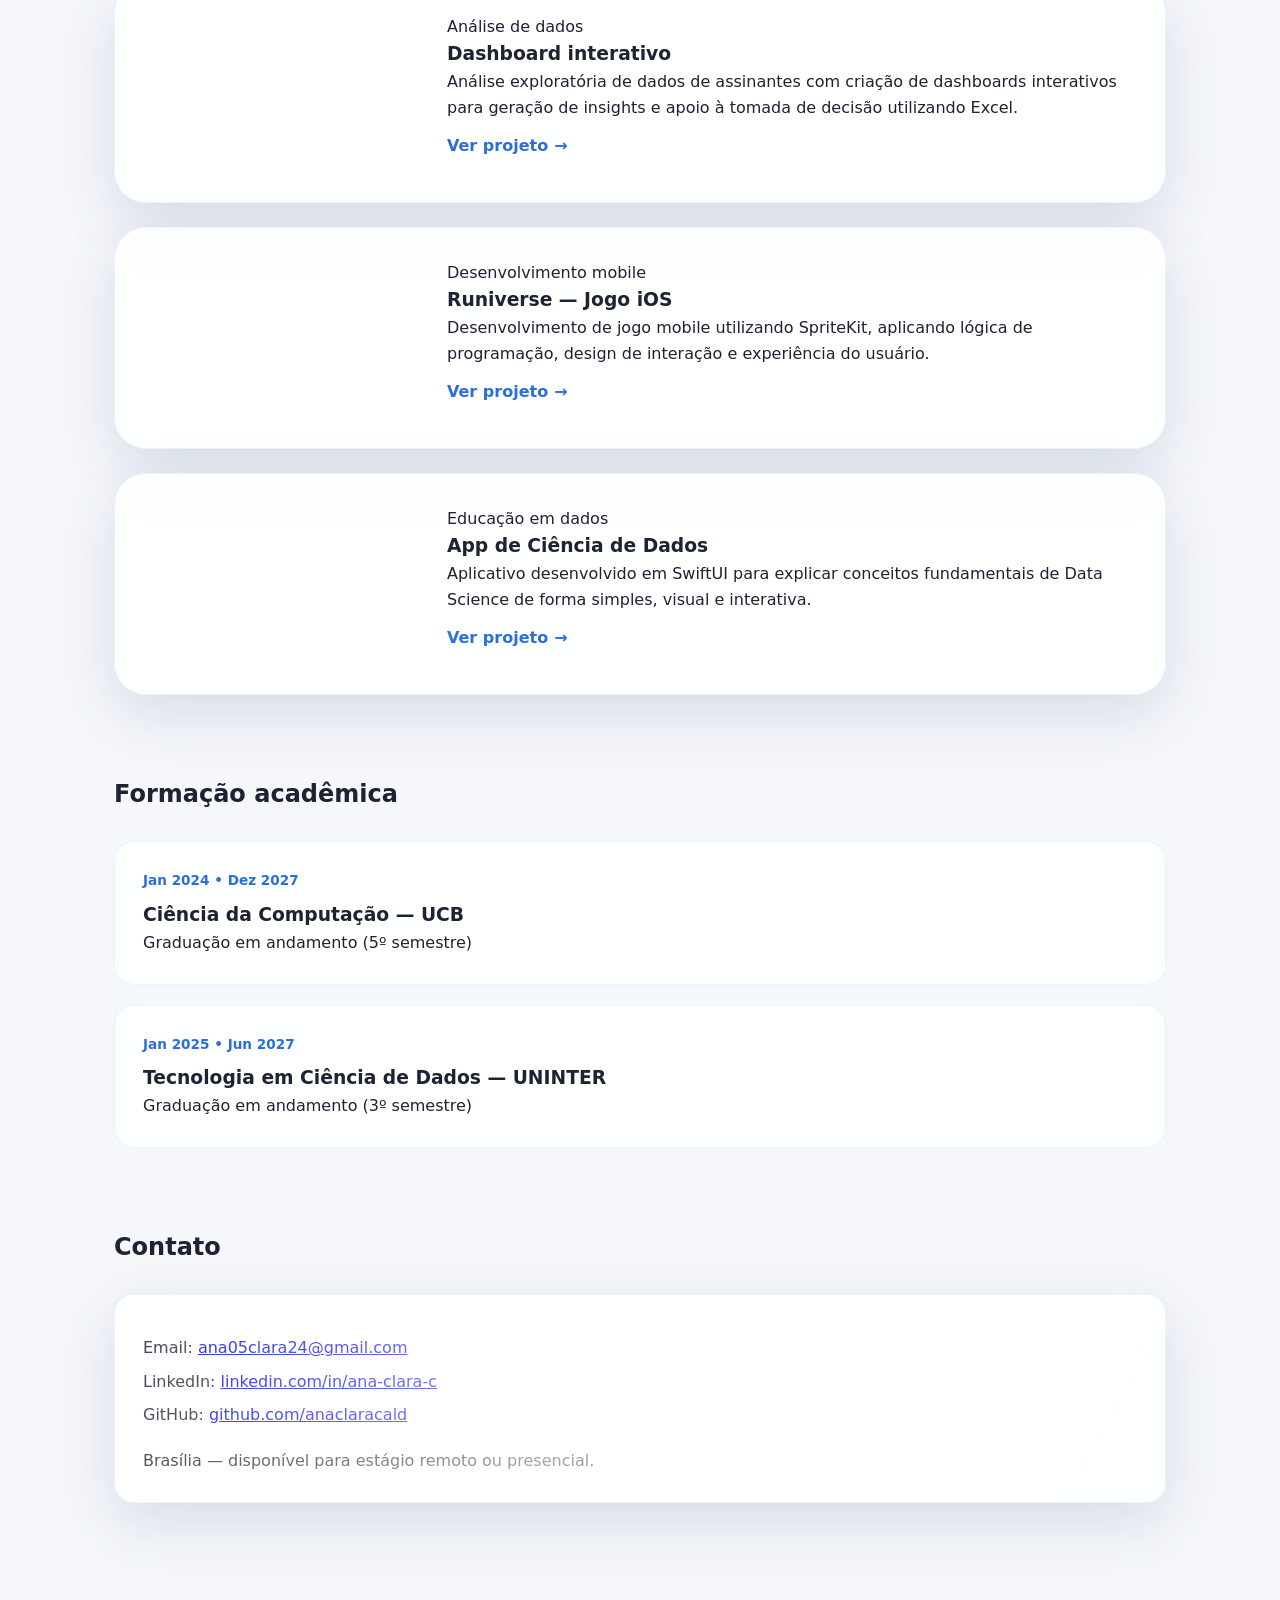
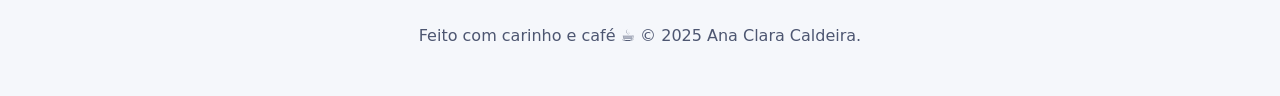
==== commit c271f287: "refactor: texto" ====
--- a/index.html
+++ b/index.html
@@ -13,7 +13,7 @@
 <body class="theme-light">
     <header class="navbar-wrapper">
         <nav class="navbar">
-            <a class="brand" href="index.html">Ana Clara • Dev</a>
+            <a class="brand" href="index.html">Ana Clara • Data</a>
             <button id="menu-toggle" class="menu-toggle" aria-label="Abrir menu">
                 <span></span><span></span><span></span>
             </button>
@@ -38,11 +38,11 @@
         <section class="hero">
             <div class="hero-content">
                 <p class="eyebrow animate-pop">Olá, eu sou Ana Clara</p>
-                <h1 class="headline animate-pop-delay">Analista de dados</h1>
+                <h1 class="headline animate-pop-delay">Ciência de Dados</h1>
                 <p class="description animate-pop-delay">
-                    Moro em Brasília e atualmente integro a Apple Developer Academy. Exploro automações,
-                    modelos de machine learning e experiências mobile para resolver problemas reais com 
-                    colaboração e muita curiosidade.
+                    Sou estudante de Ciência da Computação e Ciência de Dados, atualmente na Apple Developer Academy. 
+                    Tenho experiência com análise de dados, automações e machine learning, buscando transformar dados em 
+                    insights e soluções reais. Gosto de trabalhar em equipe, aprender rápido e aplicar tecnologia para gerar impacto.
                 </p>
             </div>
         </section>
@@ -55,27 +55,27 @@
                     
                     <div class="skills-group">
                         <h4>Linguagens</h4>
-                        <p>Python, SQL, Swift, C, Java</p>
+                        <p>Python, SQL, Java, C, Swift</p>
                     </div>
                     
                     <div class="skills-group">
-                        <h4>Data Science</h4>
+                        <h4>Data Science & Análise</h4>
                         <p>Pandas, NumPy, Matplotlib, scikit-learn</p>
                     </div>
                     
                     <div class="skills-group">
                         <h4>Bancos de dados</h4>
-                        <p>SQL, MySQL, NoSQL, MogoDB</p>
+                        <p>MySQL, NoSQL, MongoDB</p>
                     </div>
                     
                     <div class="skills-group">
                         <h4>Ferramentas</h4>
-                        <p>Git/GitHub, n8n, Excel e Google Sheets</p>
+                        <p>Git, GitHub, n8n, Excel, Google Sheets</p>
                     </div>
                     
                     <div class="skills-group">
                         <h4>Idiomas</h4>
-                        <p>Inglês — avançado</p>
+                        <p>Inglês avançado (C1)</p>
                     </div>
                     
                 </div>
@@ -88,66 +88,88 @@
                 <div class="timeline-card">
                     <p class="tag">Fev 2025 • atual</p>
                     <h3>Apple Developer Academy</h3>
-                    <p>Desenvolvimento nativo iOS com SwiftUI e UIKit, aprendendo por desafios e trabalho em time.</p>
+                    <p>
+                        Desenvolvimento de aplicações iOS utilizando SwiftUI e UIKit, com foco em resolução de problemas reais, 
+                        trabalho em equipe e metodologias ágeis.
+                    </p>
                 </div>
                 <div class="timeline-card">
                     <p class="tag">Fev 2024 • Jun 2025</p>
                     <h3>Porto Digital</h3>
-                    <p>Liderança de squad, criação de chatbot com IA generativa e integrações com n8n para revisar documentos.</p>
+                    <p>
+                        Atuação como líder de squad em projetos de tecnologia, desenvolvendo chatbot com IA generativa e automações 
+                        com n8n para análise e revisão de documentos.
+                    </p>
                 </div>
                 <div class="timeline-card">
                     <p class="tag">2024 • 2025</p>
                     <h3>Voluntariados</h3>
-                    <p>TDC Brasília e Semana de TI da UCB: apoio a workshops e palestras sobre desenvolvimento mobile e inovação.</p>
+                    <p>
+                        Participação em eventos de tecnologia como TDC Brasília e Semana de TI da UCB, apoiando workshops e palestras 
+                        sobre inovação e desenvolvimento.
+                    </p>
                 </div>
             </div>
         </section>
+
         <section class="projects-grid" id="projects-grid">
-            <h2>Projetos </h2>
+            <h2>Projetos</h2>
+
             <article class="project-card">
                 <div class="project-thumb project-mobile"></div>
                 <div class="project-body">
-                    <p class="tag">Análise de dados de uma base de assinantes</p>
+                    <p class="tag">Análise de dados</p>
                     <h3>Dashboard interativo</h3>
-                    <p>Análise de dados de uma base de assinantes com visualizações interativas. Utilizando excel.</p>
-                    <a class="link-arrow" href="https://github.com/anaclaracald/AnaliseBaseAssinaturas" target="_blank" rel="noreferrer" aria-label="Abrir jogo Runiverse">Ver app</a>
+                    <p>
+                        Análise exploratória de dados de assinantes com criação de dashboards interativos para geração de insights 
+                        e apoio à tomada de decisão utilizando Excel.
+                    </p>
+                    <a class="link-arrow" href="https://github.com/anaclaracald/AnaliseBaseAssinaturas" target="_blank">Ver projeto</a>
                 </div>
             </article>
+
             <article class="project-card">
                 <div class="project-thumb project-mobile"></div>
                 <div class="project-body">
-                    <p class="tag">Runiverse: SpriteKit</p>
-                    <h3>Jogo hipercasual no universo</h3>
-                    <p>Jogo iOS desenvolvido na Apple Developer Academy com SpriteKit.</p>
-                    <a class="link-arrow" href="https://apps.apple.com/br/app/runiverse-save-the-universe/id6752032792" target="_blank" rel="noreferrer" aria-label="Abrir jogo Runiverse">Ver app</a>
+                    <p class="tag">Desenvolvimento mobile</p>
+                    <h3>Runiverse — Jogo iOS</h3>
+                    <p>
+                        Desenvolvimento de jogo mobile utilizando SpriteKit, aplicando lógica de programação, design de interação 
+                        e experiência do usuário.
+                    </p>
+                    <a class="link-arrow" href="https://apps.apple.com/br/app/runiverse-save-the-universe/id6752032792" target="_blank">Ver projeto</a>
                 </div>
             </article>
+
             <article class="project-card">
                 <div class="project-thumb project-mobile"></div>
                 <div class="project-body">
-                    <p class="tag">App Data Science</p>
+                    <p class="tag">Educação em dados</p>
                     <h3>App de Ciência de Dados</h3>
-                    <p>Aplicativo desenvolvido para explicar conceitos básicos da ciência de dados com SwiftUI. Publicado na App Store.</p>
-                    <a class="link-arrow" href="https://apps.apple.com/br/app/data-science/id6757720915
-                    Data Science" target="_blank" rel="noreferrer" aria-label="Abrir jogo Runiverse">Ver app</a>
+                    <p>
+                        Aplicativo desenvolvido em SwiftUI para explicar conceitos fundamentais de Data Science de forma simples, 
+                        visual e interativa.
+                    </p>
+                    <a class="link-arrow" href="https://apps.apple.com/br/app/data-science/id6757720915" target="_blank">Ver projeto</a>
                 </div>
             </article>
+
         </section>
+
         <section class="timeline" id="timelineFormation">
             <h2>Formação acadêmica</h2>
             <div class="timeline-track">
                 <div class="timeline-card">
                     <p class="tag">Jan 2024 • Dez 2027</p>
                     <h3>Ciência da Computação — UCB</h3>
-                    <p>5º semestre </p>
+                    <p>Graduação em andamento (5º semestre)</p>
                 </div>
                 <div class="timeline-card">
                     <p class="tag">Jan 2025 • Jun 2027</p>
                     <h3>Tecnologia em Ciência de Dados — UNINTER</h3>
-                    <p>3º semestre </p>
+                    <p>Graduação em andamento (3º semestre)</p>
                 </div>
             </div>
-            
         </section>
         
         <section class="timeline">
@@ -155,17 +177,17 @@
             <div class="contact-info card shimmer timeline-track" id="contact-info">
                 <ul class="list">
                     <li>Email: <a href="mailto:ana05clara24@gmail.com">ana05clara24@gmail.com</a></li>
-                    <li>LinkedIn: <a href="https://www.linkedin.com/in/ana-clara-c-862114249/" target="_blank" rel="noreferrer">linkedin.com/in/ana-clara-c</a></li>
-                    <li>GitHub: <a href="https://github.com/anaclaracald" target="_blank" rel="noreferrer">github.com/anaclaracald</a></li>
+                    <li>LinkedIn: <a href="https://www.linkedin.com/in/ana-clara-c-862114249/" target="_blank">linkedin.com/in/ana-clara-c</a></li>
+                    <li>GitHub: <a href="https://github.com/anaclaracald" target="_blank">github.com/anaclaracald</a></li>
                 </ul>
-                <p>Brasília - disponível para trabalho remoto e participação em eventos presenciais.</p>
+                <p>Brasília — disponível para estágio remoto ou presencial.</p>
             </div>
         </section>
         
     </main>
     
     <footer class="site-footer">
-        <p>Feito com carinho e café. © 2025 Ana Clara Caldeira.</p>
+        <p>Feito com carinho e café ☕ © 2025 Ana Clara Caldeira.</p>
     </footer>
     
     <script src="js/main.js"></script>
